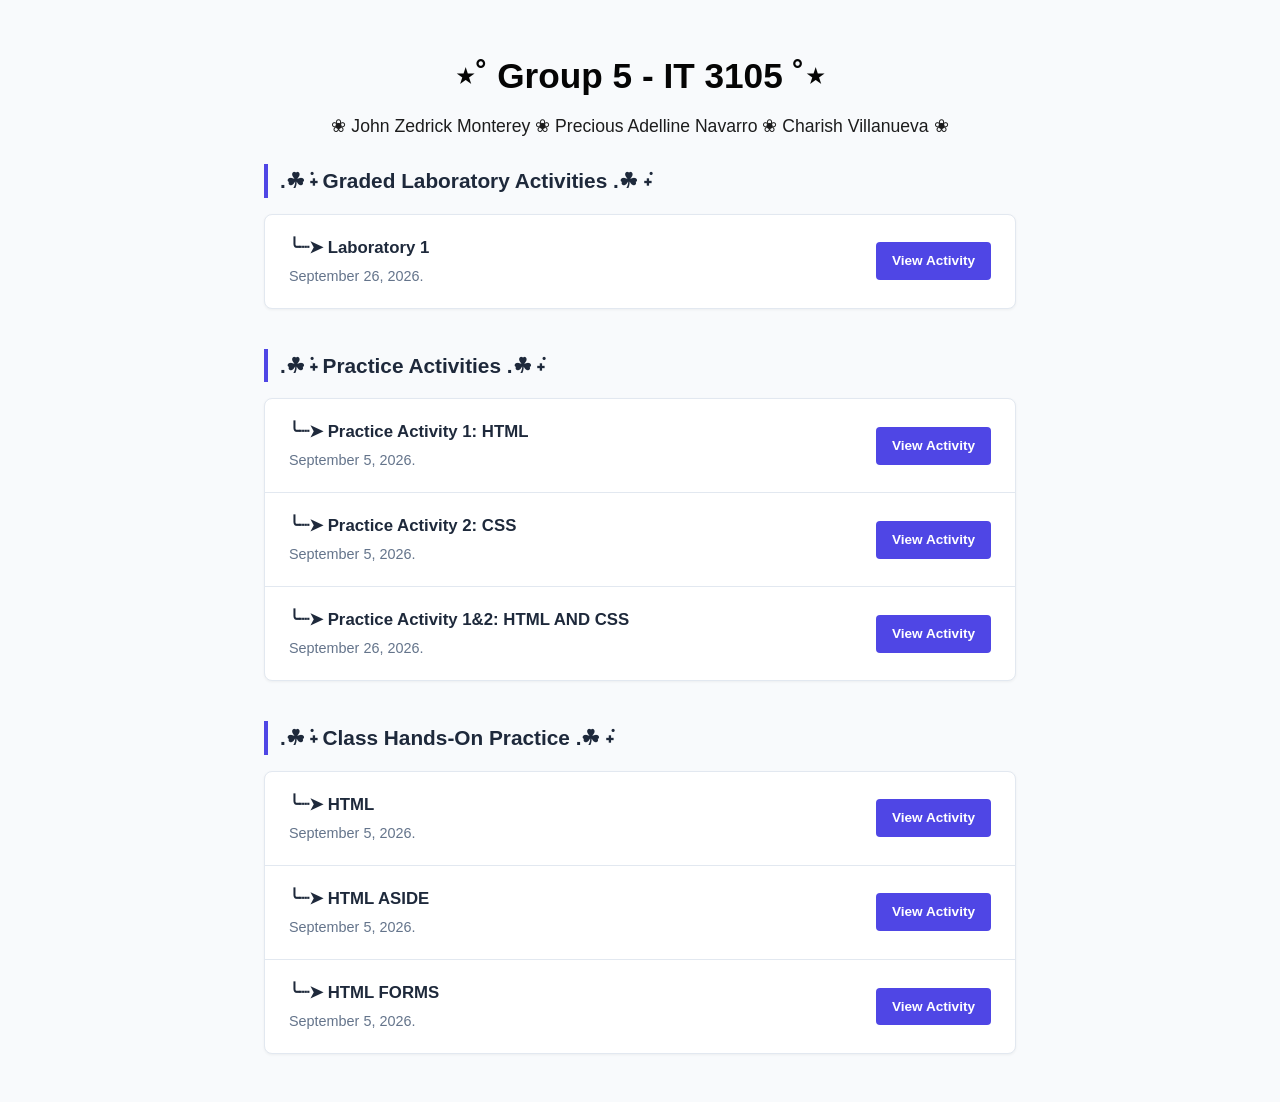
==== index.html @ 71c4c404 "Path Commit" ====
<!DOCTYPE html>
<html lang="en">
<head>
    <meta charset="UTF-8">
    <meta name="viewport" content="width=device-width, initial-scale=1.0">
    <title>Class Activity Repository</title>
    <link rel="stylesheet" href="style.css">
</head>
<body>

    <!-- Banner Header -->
    <header>
        <h1>⋆˚ Group 5 - IT 3105 ˚⋆</h1>
        <p>❀ John Zedrick Monterey ❀ Precious Adelline Navarro ❀ Charish Villanueva ❀</p>
    </header>

    <!-- Main Content Area -->
    <main>
        
        <!-- Section: Current Module -->
        <h2 class="section-title">.☘︎ ݁˖ Graded Laboratory Activities .☘︎ ݁˖</h2>
        <ul class="activity-list">
            <li>
                <span class="activity-info">
                    <strong>╰┈➤ Laboratory 1 </strong>
                    <p>September 26, 2026.</p>
                </span>
                <a href="Laboratory Activities\index.html" class="btn">View Activity</a>
            </li>
        </ul>


        <!-- Section: Current Module -->
        <h2 class="section-title">.☘︎ ݁˖ Practice Activities .☘︎ ݁˖</h2>
        <ul class="activity-list">
            <li>
                <span class="activity-info">
                    <strong>╰┈➤ Practice Activity 1: HTML </strong>
                    <p>September 5, 2026.</p>
                </span>
                <a href="#" class="btn">View Activity</a>
            </li>
            <li>
                <span class="activity-info">
                    <strong>╰┈➤ Practice Activity 2: CSS</strong>
                    <p>September 5, 2026.</p>
                </span>
                <a href="Laboratory Activities\style.css" class="btn">View Activity</a>
            </li>
            <li>
                <span class="activity-info">
                    <strong>╰┈➤ Practice Activity 1&2: HTML AND CSS</strong>
                    <p>September 26, 2026.</p>
                </span>
                <a href="Laboratory Activities\student_profile_portal.html" class="btn">View Activity</a>
            </li>
        </ul>

        <!-- Section: Current Module -->
        <h2 class="section-title">.☘︎ ݁˖ Class Hands-On Practice .☘︎ ݁˖</h2>
        <ul class="activity-list">
            <li>
                <span class="activity-info">
                    <strong>╰┈➤ HTML</strong>
                    <p>September 5, 2026.</p>
                </span>
                <a href="Hands-on Practice Activities\practice 1 html.html" class="btn">View Activity</a>
            </li>

            <li>
                <span class="activity-info">
                    <strong>╰┈➤ HTML ASIDE</strong>
                    <p>September 5, 2026.</p>
                </span>
                <a href="Hands-on Practice Activities\practice 1 html aside.html" class="btn">View Activity</a>
            </li>

            <li>
                <span class="activity-info">
                    <strong>╰┈➤ HTML FORMS</strong>
                    <p>September 5, 2026.</p>
                </span>
                <a href="Hands-on Practice Activities\Practice Activity HTML Forms.html" class="btn">View Activity</a>
            </li>
        </ul>

    


    </main>

</body>
</html>
---- style.css ----
:root {
    --primary: #4f46e5;
    --primary-dark: #4338ca;
    --bg-color: #f8fafc;
    --card-bg: #ffffff;
    --text-main: #1e293b;
    --text-muted: #64748b;
    --border-color: #e2e8f0;
}

* {
    margin: 0;
    padding: 0;
    box-sizing: border-box;
    font-family: 'Segoe UI', Tahoma, Geneva, Verdana, sans-serif;
}

body {
    background-color: var(--bg-color);
    color: var(--text-main);
    line-height: 1.6;
}

/* Banner Header */
header {
    color: rgb(5, 5, 5);
    padding: 3rem 2rem;
    text-align: center;
}

header h1 {
    font-size: 2.2rem;
    margin-bottom: 0.5rem;
}

header p {
    font-size: 1.1rem;
    opacity: 0.9;
    max-width: 100%;
    margin: 0 auto;
    white-space: nowrap;
    text-align: center;
}

/* Main Container */
main {
    max-width: 800px;
    margin: -1.5rem auto 3rem auto;
    padding: 0 1.5rem;
}

/* Section Styling */
.section-title {
    font-size: 1.3rem;
    margin-bottom: 1rem;
    color: var(--text-main);
    border-left: 4px solid var(--primary);
    padding-left: 0.75rem;
}

/* Simple List Styling */
.activity-list {
    list-style: none;
    background: var(--card-bg);
    border: 1px solid var(--border-color);
    border-radius: 8px;
    box-shadow: 0 1px 3px 0 rgba(0, 0, 0, 0.05);
    margin-bottom: 2.5rem;
    overflow: hidden;
}

.activity-list li {
    display: flex;
    justify-content: space-between;
    align-items: center;
    padding: 1.25rem 1.5rem;
    border-bottom: 1px solid var(--border-color);
    gap: 1rem;
}

.activity-list li:last-child {
    border-bottom: none;
}

.activity-info strong {
    display: block;
    font-size: 1.05rem;
    color: var(--text-main);
    margin-bottom: 0.2rem;
}

.activity-info p {
    color: var(--text-muted);
    font-size: 0.9rem;
}

/* Buttons */
.btn {
    display: inline-block;
    background-color: var(--primary);
    color: white;
    padding: 0.5rem 1rem;
    border-radius: 4px;
    text-decoration: none;
    font-size: 0.85rem;
    font-weight: 600;
    white-space: nowrap;
    transition: background-color 0.2s;
}

.btn:hover {
    background-color: var(--primary-dark);
}

.btn.secondary {
    background-color: #e2e8f0;
    color: var(--text-main);
}

.btn.secondary:hover {
    background-color: #cbd5e1;
}

/* Footer */
footer {
    text-align: center;
    padding: 2rem;
    color: var(--text-muted);
    font-size: 0.85rem;
    border-top: 1px solid var(--border-color);
    background: white;
}
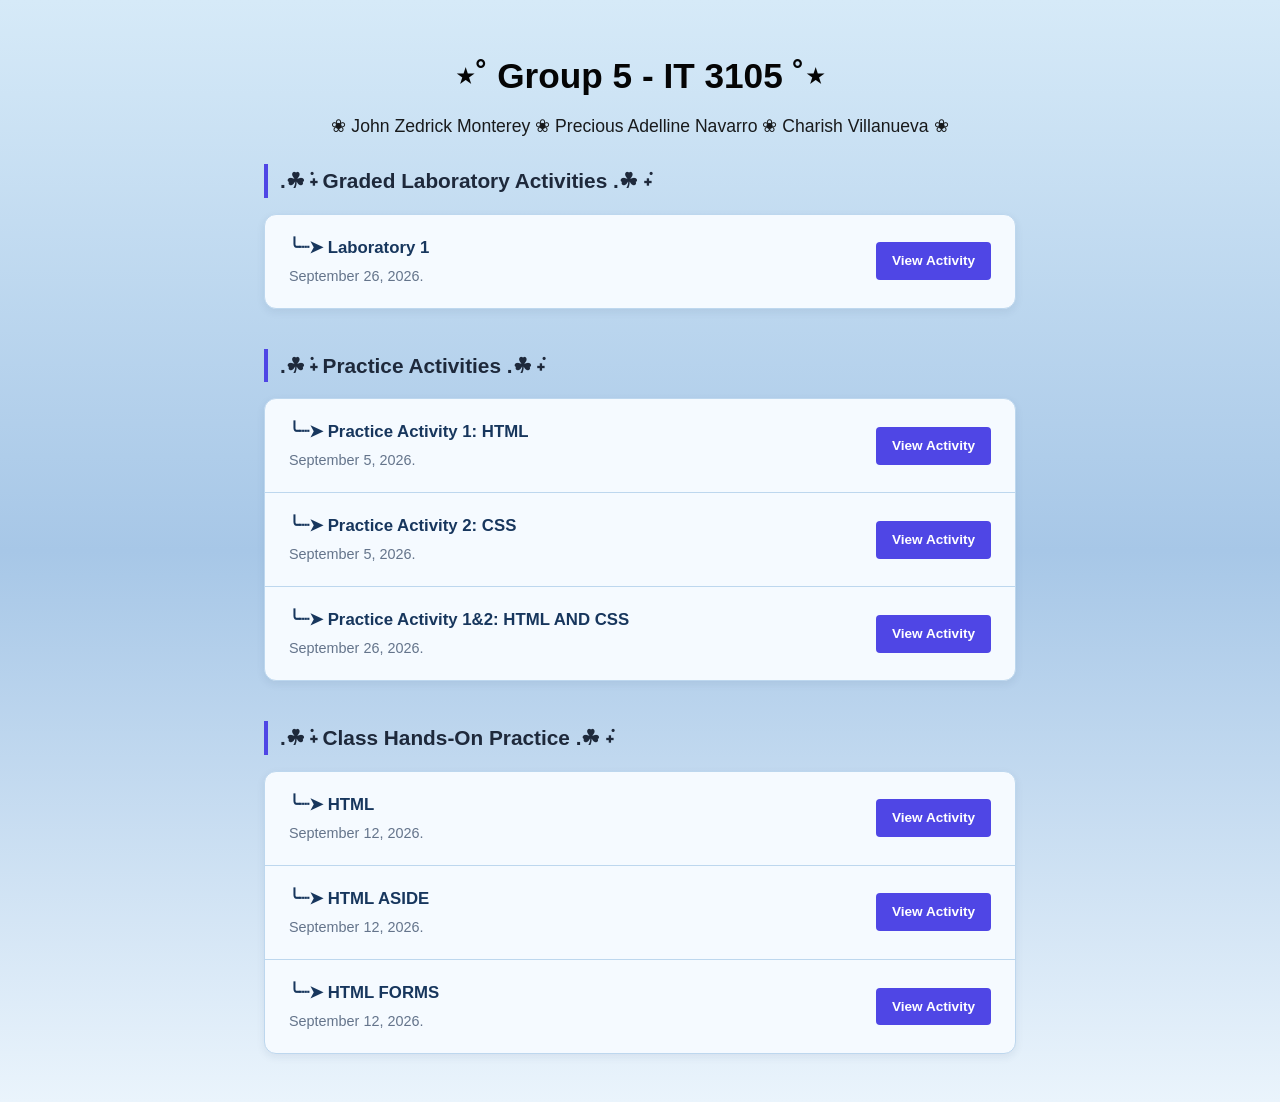
==== commit 50ba000d: "S Commit" ====
--- a/index.html
+++ b/index.html
@@ -52,7 +52,9 @@
                     <strong>╰┈➤ Practice Activity 1&2: HTML AND CSS</strong>
                     <p>September 26, 2026.</p>
                 </span>
-                <a href="Laboratory Activities\student_profile_portal.html" class="btn">View Activity</a>
+                <a href="/student_profile_portal.html" class="btn">
+    View Activity
+</a>
             </li>
         </ul>
 
@@ -62,7 +64,7 @@
             <li>
                 <span class="activity-info">
                     <strong>╰┈➤ HTML</strong>
-                    <p>September 5, 2026.</p>
+                    <p>September 12, 2026.</p>
                 </span>
                 <a href="Hands-on Practice Activities\practice 1 html.html" class="btn">View Activity</a>
             </li>
@@ -70,7 +72,7 @@
             <li>
                 <span class="activity-info">
                     <strong>╰┈➤ HTML ASIDE</strong>
-                    <p>September 5, 2026.</p>
+                    <p>September 12, 2026.</p>
                 </span>
                 <a href="Hands-on Practice Activities\practice 1 html aside.html" class="btn">View Activity</a>
             </li>
@@ -78,7 +80,7 @@
             <li>
                 <span class="activity-info">
                     <strong>╰┈➤ HTML FORMS</strong>
-                    <p>September 5, 2026.</p>
+                    <p>September 12, 2026.</p>
                 </span>
                 <a href="Hands-on Practice Activities\Practice Activity HTML Forms.html" class="btn">View Activity</a>
             </li>
--- a/style.css
+++ b/style.css
@@ -16,9 +16,10 @@
 }
 
 body {
-    background-color: var(--bg-color);
+    background: linear-gradient(to bottom, #D6EAF8, #A7C7E7, #EAF4FC);
     color: var(--text-main);
     line-height: 1.6;
+    min-height: 100vh;
 }
 
 /* Banner Header */
@@ -61,10 +62,10 @@
 /* Simple List Styling */
 .activity-list {
     list-style: none;
-    background: var(--card-bg);
-    border: 1px solid var(--border-color);
-    border-radius: 8px;
-    box-shadow: 0 1px 3px 0 rgba(0, 0, 0, 0.05);
+    background: #F5FAFF;
+    border: 1px solid #BDD7EE;
+    border-radius: 12px;
+    box-shadow: 0 3px 8px rgba(23, 54, 93, 0.08);
     margin-bottom: 2.5rem;
     overflow: hidden;
 }
@@ -74,18 +75,25 @@
     justify-content: space-between;
     align-items: center;
     padding: 1.25rem 1.5rem;
-    border-bottom: 1px solid var(--border-color);
+    border-bottom: 1px solid #BDD7EE;
     gap: 1rem;
+    transition: 0.3s ease;
 }
 
 .activity-list li:last-child {
     border-bottom: none;
 }
 
+.activity-list li:hover {
+    background-color: #EAF4FC;
+    transform: translateY(-2px);
+    box-shadow: 0 5px 12px rgba(23, 54, 93, 0.12);
+}
+
 .activity-info strong {
     display: block;
     font-size: 1.05rem;
-    color: var(--text-main);
+    color: #17365D;
     margin-bottom: 0.2rem;
 }
 
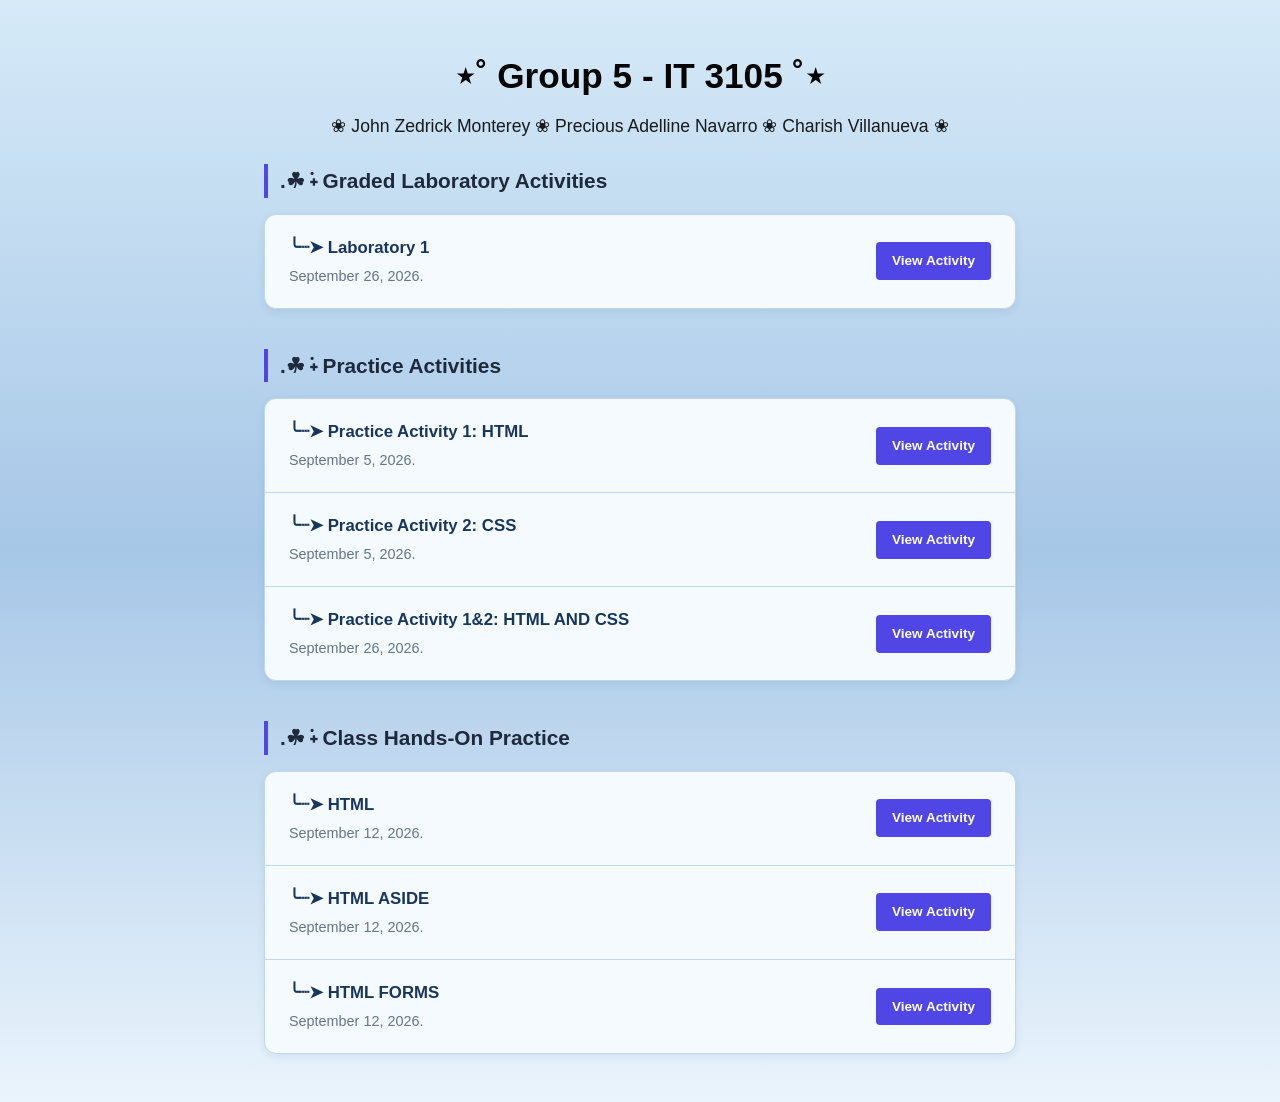
==== commit 5b29c3fb: "Fifth Commit" ====
--- a/index.html
+++ b/index.html
@@ -18,7 +18,7 @@
     <main>
         
         <!-- Section: Current Module -->
-        <h2 class="section-title">.☘︎ ݁˖ Graded Laboratory Activities .☘︎ ݁˖</h2>
+        <h2 class="section-title">.☘︎ ݁˖ Graded Laboratory Activities</h2>
         <ul class="activity-list">
             <li>
                 <span class="activity-info">
@@ -31,7 +31,7 @@
 
 
         <!-- Section: Current Module -->
-        <h2 class="section-title">.☘︎ ݁˖ Practice Activities .☘︎ ݁˖</h2>
+        <h2 class="section-title">.☘︎ ݁˖ Practice Activities</h2>
         <ul class="activity-list">
             <li>
                 <span class="activity-info">
@@ -59,7 +59,7 @@
         </ul>
 
         <!-- Section: Current Module -->
-        <h2 class="section-title">.☘︎ ݁˖ Class Hands-On Practice .☘︎ ݁˖</h2>
+        <h2 class="section-title">.☘︎ ݁˖ Class Hands-On Practice</h2>
         <ul class="activity-list">
             <li>
                 <span class="activity-info">
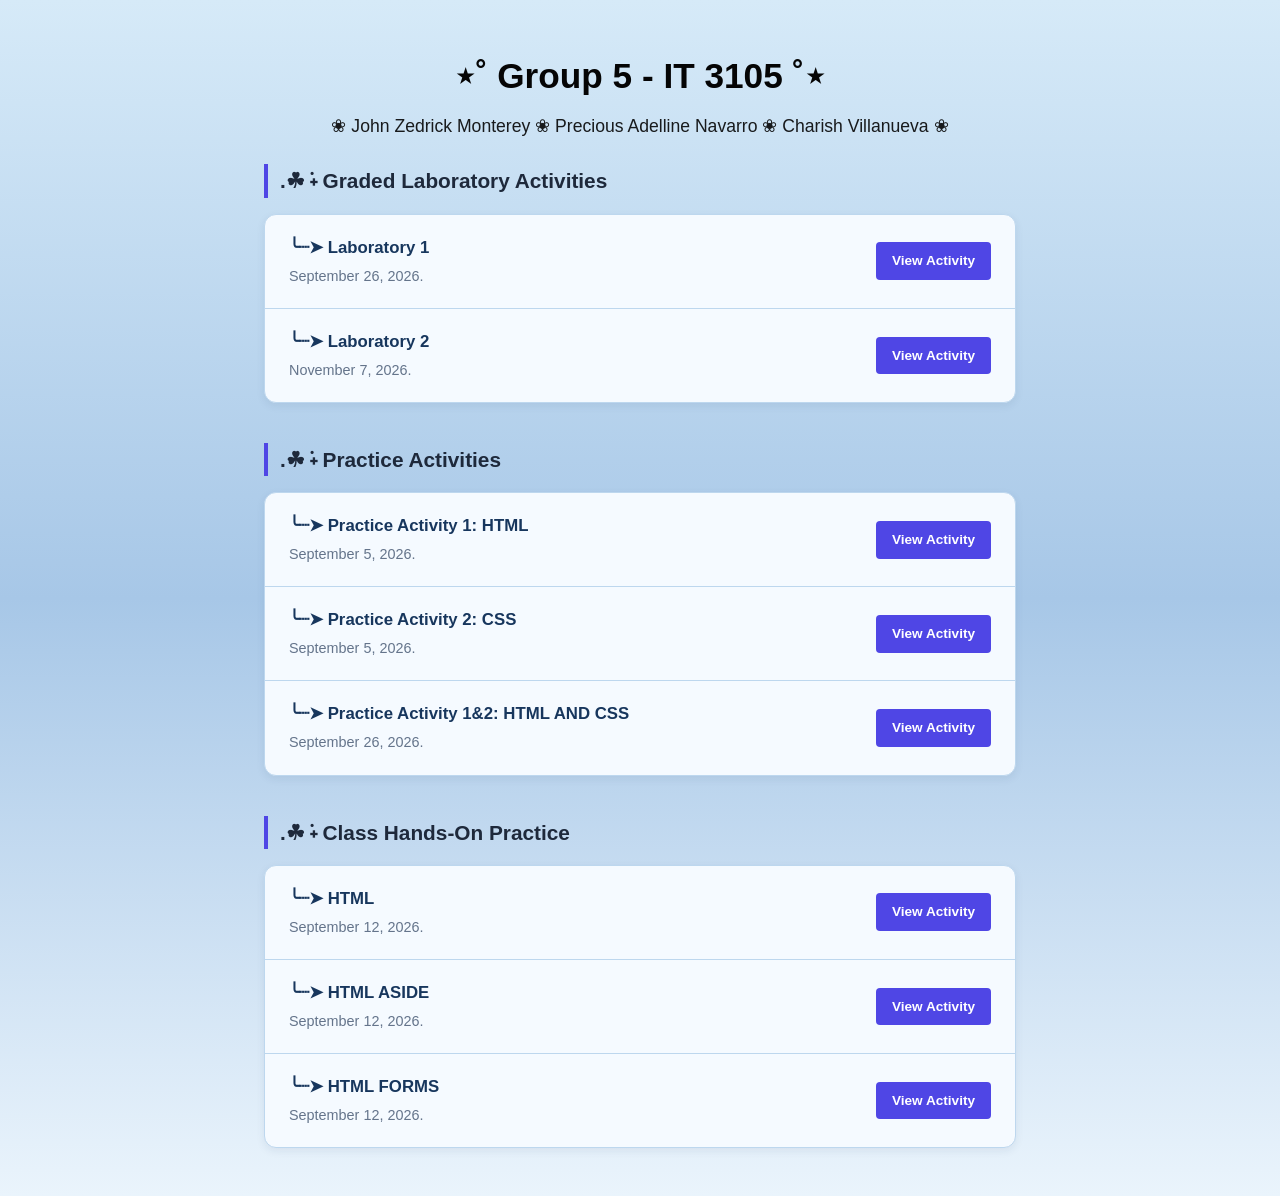
==== commit 84f634da: "Second Commit" ====
--- a/index.html
+++ b/index.html
@@ -26,6 +26,13 @@
                     <p>September 26, 2026.</p>
                 </span>
                 <a href="Laboratory Activities\index.html" class="btn">View Activity</a>
+            </li>
+            <li>
+                <span class="activity-info">
+                    <strong>╰┈➤ Laboratory 2 </strong>
+                    <p>November 7, 2026.</p>
+                </span>
+                <a href="Laboratory Activities\lab act 2\index.html" class="btn">View Activity</a>
             </li>
         </ul>
 
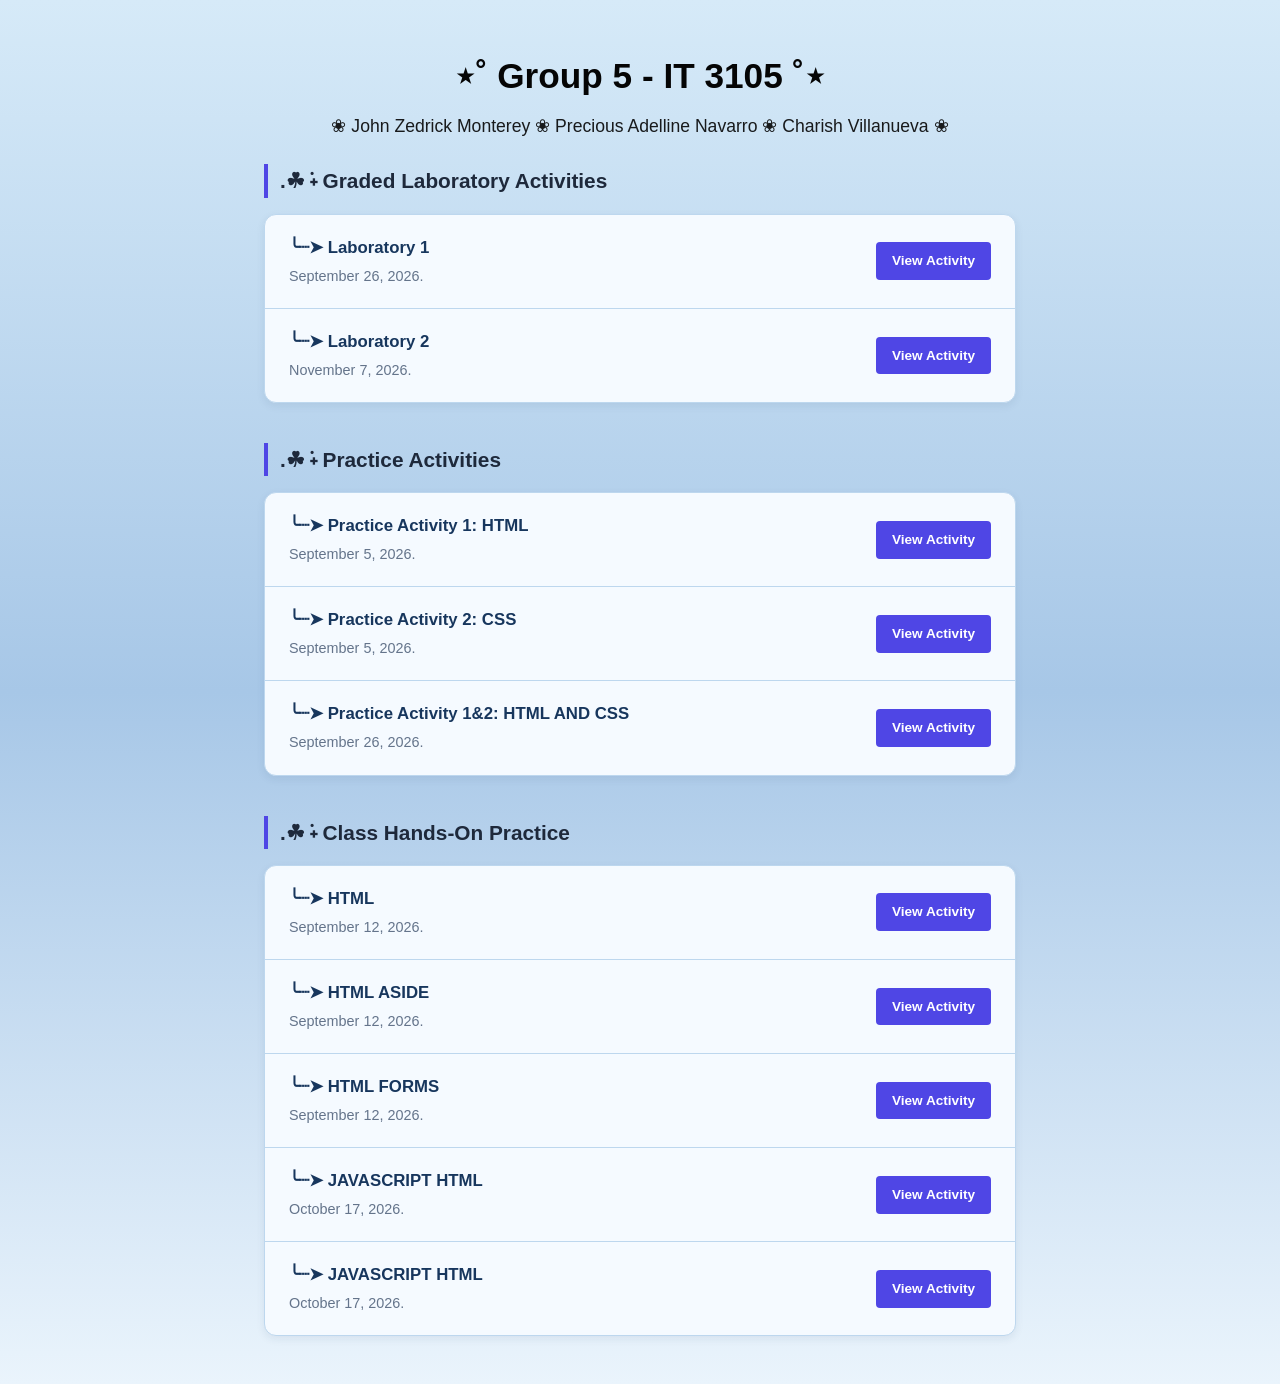
==== commit 11335e19: "Third Commit" ====
--- a/index.html
+++ b/index.html
@@ -91,6 +91,23 @@
                 </span>
                 <a href="Hands-on Practice Activities\Practice Activity HTML Forms.html" class="btn">View Activity</a>
             </li>
+
+            <li>
+                <span class="activity-info">
+                    <strong>╰┈➤ JAVASCRIPT HTML</strong>
+                    <p>October 17, 2026.</p>
+                </span>
+                <a href="Hands-on Practice Activities\javascript.html" class="btn">View Activity</a>
+            </li>
+
+            <li>
+                <span class="activity-info">
+                    <strong>╰┈➤ JAVASCRIPT HTML</strong>
+                    <p>October 17, 2026.</p>
+                </span>
+                <a href="Hands-on Practice Activities\javascript.js" class="btn">View Activity</a>
+            </li>
+
         </ul>
 
     
